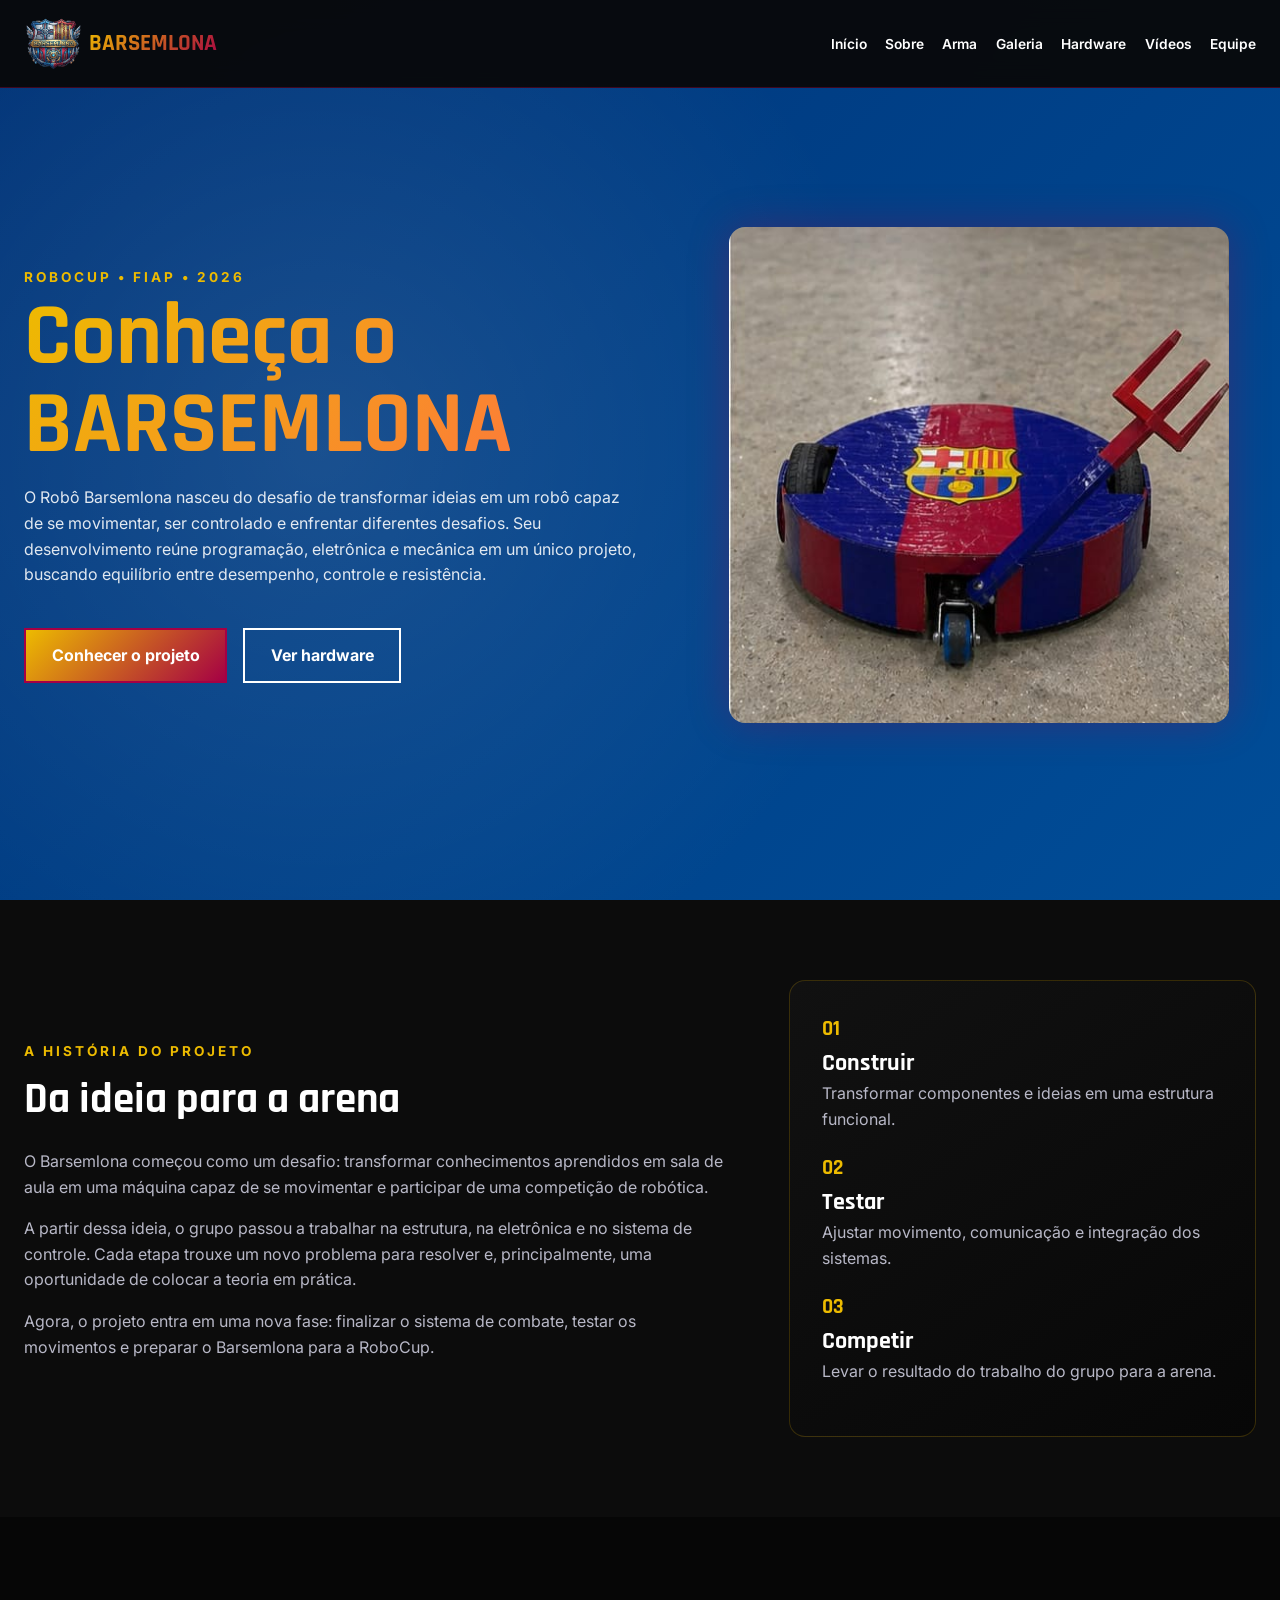
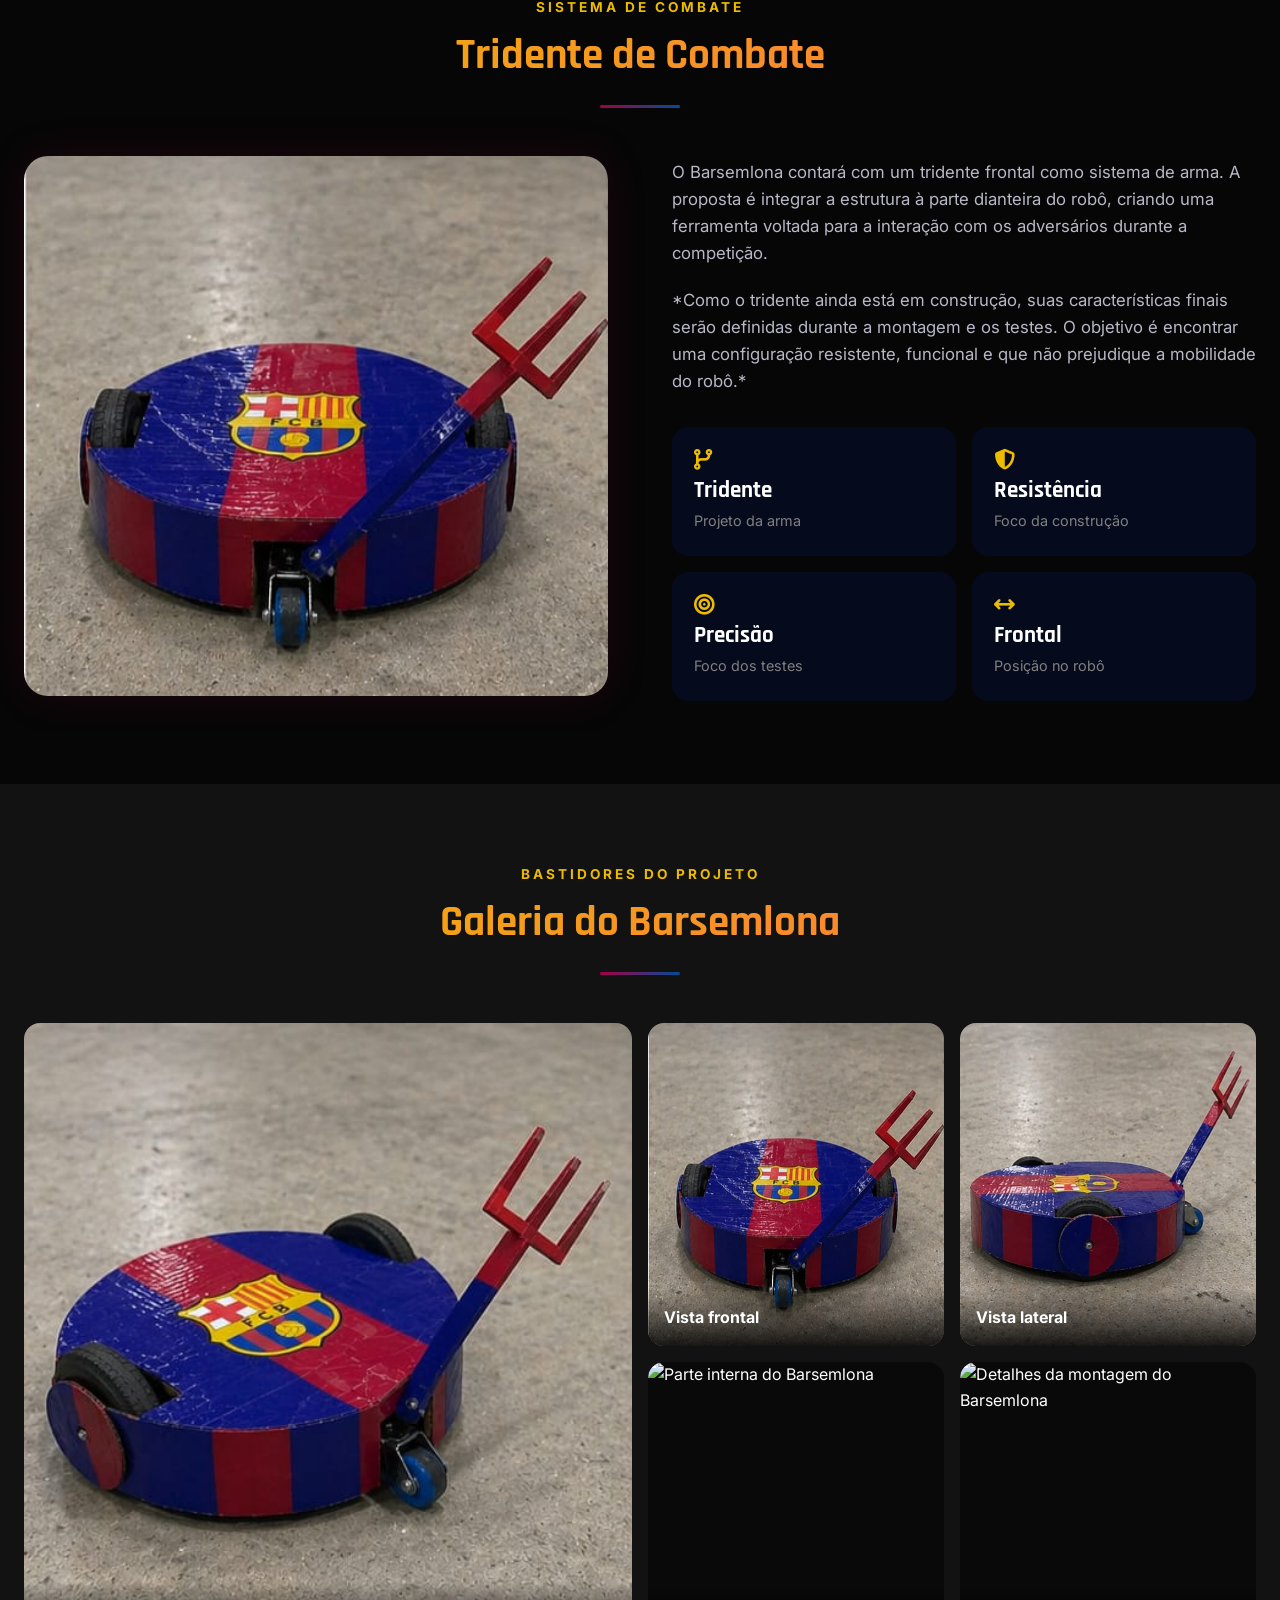
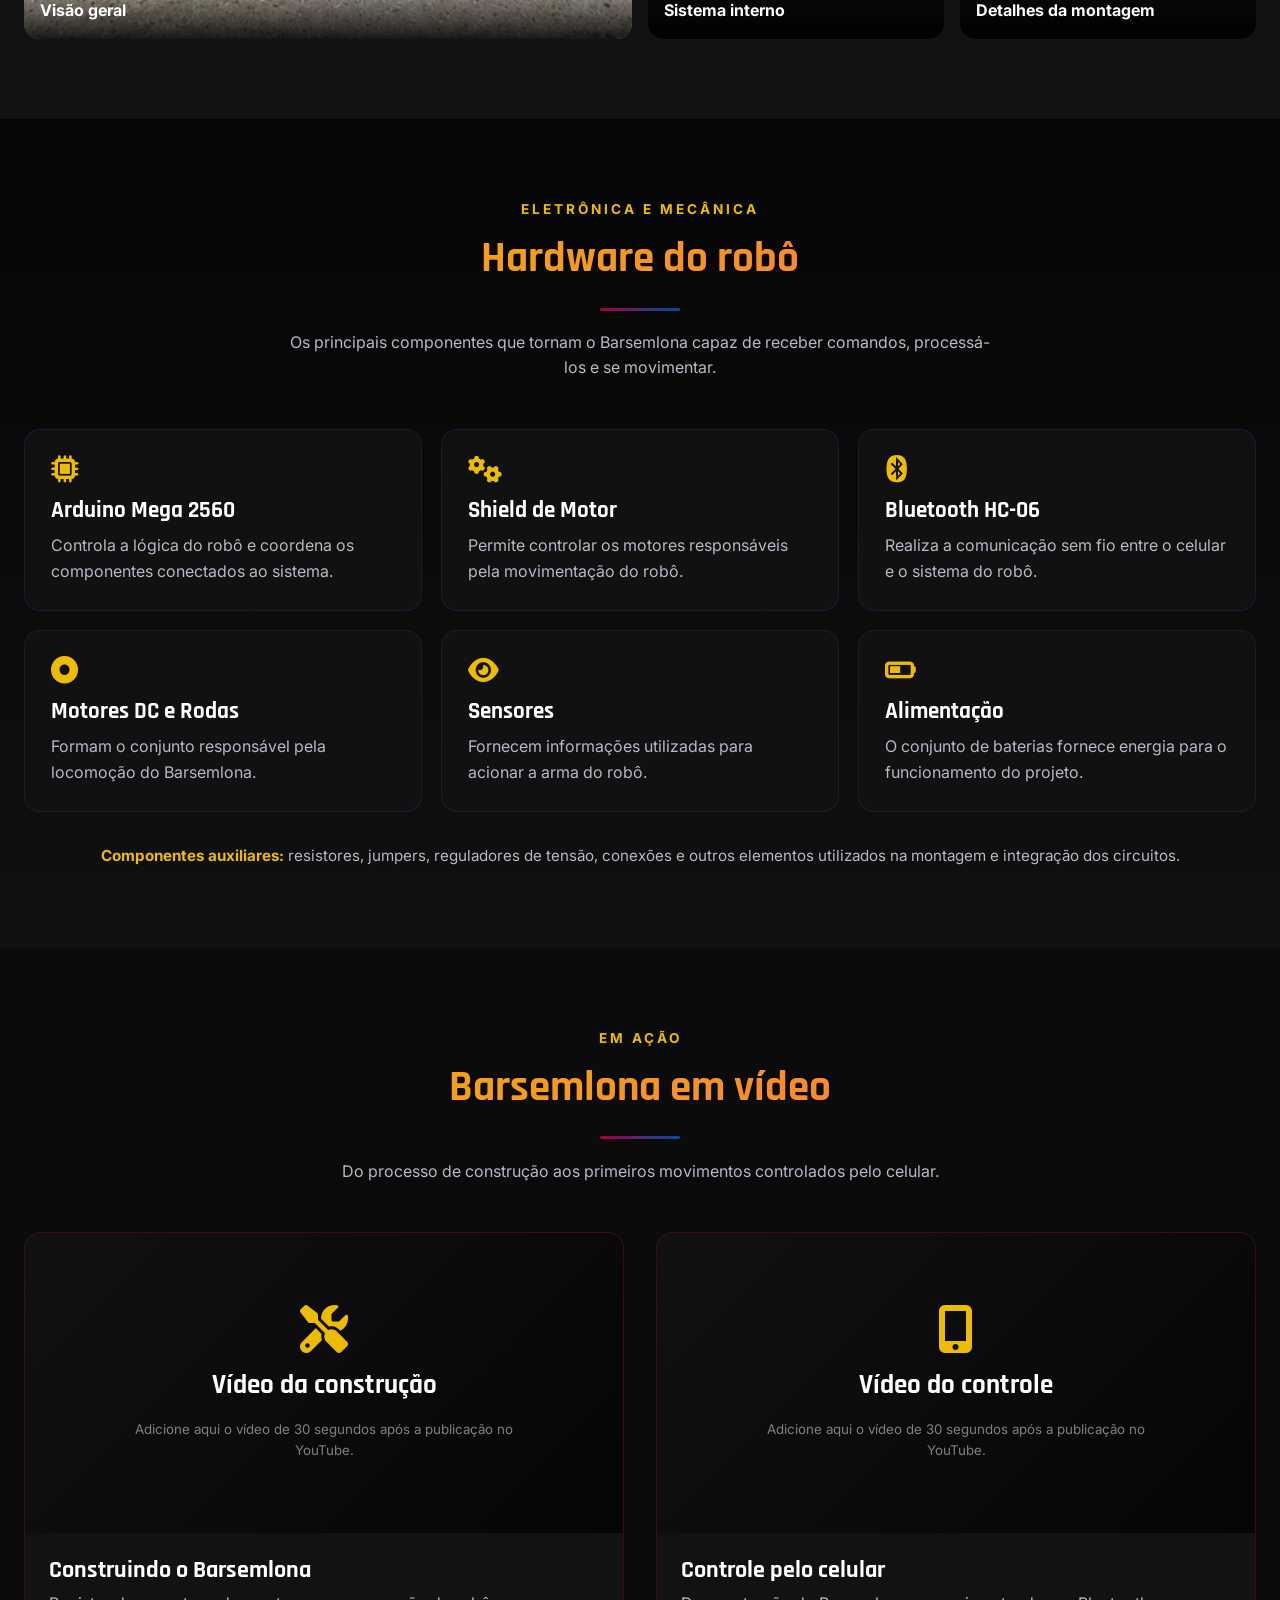
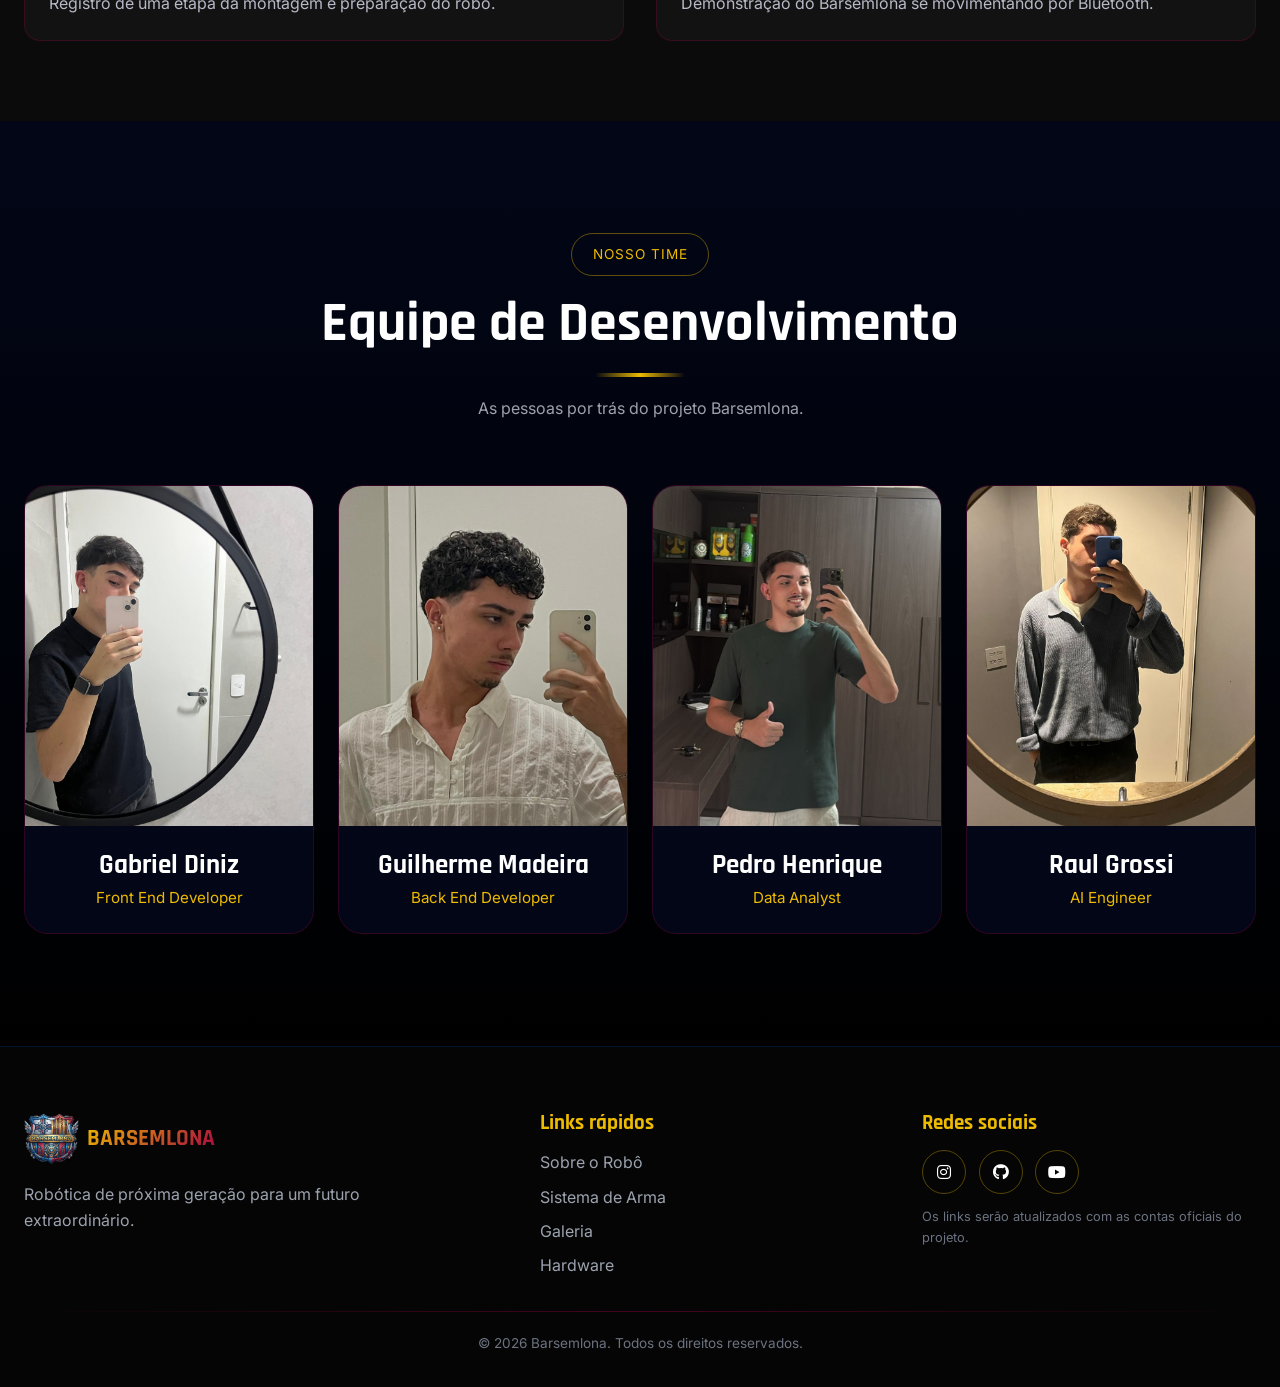
==== Barsemlona/index.html @ 0a7ec987 "Add files via upload" ====
<!DOCTYPE html>
<html lang="pt-BR">

<head>
  <meta charset="UTF-8">
  <meta name="viewport" content="width=device-width, initial-scale=1.0">
  <title>BARSEMLONA | RoboCup</title>

  <link rel="preconnect" href="https://fonts.googleapis.com">
  <link rel="preconnect" href="https://fonts.gstatic.com" crossorigin>
  <link
    href="https://fonts.googleapis.com/css2?family=Inter:opsz,wght@14..32,300;14..32,400;14..32,500;14..32,600;14..32,700;14..32,800&family=Rajdhani:wght@400;500;600;700&display=swap"
    rel="stylesheet">
  <link rel="stylesheet" href="https://cdnjs.cloudflare.com/ajax/libs/font-awesome/6.5.1/css/all.min.css">
  <link rel="stylesheet" href="css/styles.css">
</head>

<body>
  <header class="cabecalho">
    <div class="container cabecalho-container">
      <a class="logo" href="#inicio" aria-label="Ir para o início">
        <span class="logo-icone"><img src="images/logobarsemlona.png" alt="Logo da equipe Barsemlona">

          <span class="logo-texto">BARSEMLONA</span>
      </a>

      <button class="menu-mobile-btn" type="button" aria-label="Abrir menu" aria-expanded="false"
        aria-controls="menu-principal">
        <i class="fa-solid fa-bars" aria-hidden="true"></i>
      </button>

      <nav class="menu-nav" id="menu-principal" aria-label="Navegação principal">
        <ul class="menu-lista">
          <li><a href="#inicio">Início</a></li>
          <li><a href="#sobre">Sobre</a></li>
          <li><a href="#arma">Arma</a></li>
          <li><a href="#galeria">Galeria</a></li>
          <li><a href="#especificacoes">Hardware</a></li>
          <li><a href="#videos">Vídeos</a></li>
          <li><a href="#equipe">Equipe</a></li>
        </ul>
      </nav>
    </div>
  </header>

  <main>
    <section id="inicio" class="hero">
      <div class="container hero-container">
        <div class="hero-conteudo">
          <p class="hero-insignia">ROBOCUP • FIAP • 2026</p>
          <h1 class="hero-titulo">Conheça o BARSEMLONA</h1>
          <p class="hero-descricao">
            O Robô Barsemlona nasceu do desafio de transformar ideias em um robô capaz de se movimentar, ser controlado
            e enfrentar diferentes desafios. Seu desenvolvimento reúne programação, eletrônica e mecânica em um único
            projeto, buscando equilíbrio entre desempenho, controle e resistência.

          </p>
          <div class="hero-botoes">
            <a href="#sobre" class="btn btn-primario">Conhecer o projeto</a>
            <a href="#especificacoes" class="btn btn-secundario">Ver hardware</a>
          </div>
        </div>

        <div class="hero-imagem">
          <img src="images/Robo1.jpeg" alt="Barsemlona, robô de combate em desenvolvimento">
        </div>
      </div>
    </section>

    <section id="sobre" class="sobre">
      <div class="container sobre-grade">
        <div class="sobre-conteudo">
          <p class="secao-etiqueta">A HISTÓRIA DO PROJETO</p>
          <h2 class="secao-titulo">Da ideia para a arena</h2>
          <p>
            O Barsemlona começou como um desafio: transformar conhecimentos aprendidos em sala de aula
            em uma máquina capaz de se movimentar e participar de uma competição de robótica.
          </p>
          <p>
            A partir dessa ideia, o grupo passou a trabalhar na estrutura, na eletrônica e no sistema de
            controle. Cada etapa trouxe um novo problema para resolver e, principalmente, uma oportunidade
            de colocar a teoria em prática.
          </p>
          <p>
            Agora, o projeto entra em uma nova fase: finalizar o sistema de combate, testar os movimentos
            e preparar o Barsemlona para a RoboCup.
          </p>
        </div>
        <div class="sobre-destaque">
          <span class="destaque-numero">01</span>
          <h3>Construir</h3>
          <p>Transformar componentes e ideias em uma estrutura funcional.</p>
          <span class="destaque-numero">02</span>
          <h3>Testar</h3>
          <p>Ajustar movimento, comunicação e integração dos sistemas.</p>
          <span class="destaque-numero">03</span>
          <h3>Competir</h3>
          <p>Levar o resultado do trabalho do grupo para a arena.</p>
        </div>
      </div>
    </section>

    <section id="arma" class="arma">
      <div class="container">
        <div class="secao-cabecalho">
          <p class="secao-etiqueta">SISTEMA DE COMBATE</p>
          <h2 class="secao-titulo">Tridente de Combate</h2>
          <div class="secao-divisor"></div>
        </div>

        <div class="arma-grade">
          <div class="arma-imagem">
            <img src="images/Robo1.jpeg" alt="Parte frontal do Barsemlona onde será integrado o sistema de arma">
          </div>

          <div class="arma-conteudo">
            <p class="arma-texto">
              O Barsemlona contará com um tridente frontal como sistema de arma. A proposta é integrar a
              estrutura à parte dianteira do robô, criando uma ferramenta voltada para a interação com os
              adversários durante a competição.
            </p>
            <p class="arma-texto">
              *Como o tridente ainda está em construção, suas características finais serão definidas durante
              a montagem e os testes. O objetivo é encontrar uma configuração resistente, funcional e que
              não prejudique a mobilidade do robô.*
            </p>

            <div class="arma-caracteristicas">
              <article class="arma-card">
                <i class="fa-solid fa-code-branch" aria-hidden="true"></i>
                <h3>Tridente</h3>
                <span>Projeto da arma</span>
              </article>
              <article class="arma-card">
                <i class="fa-solid fa-shield-halved" aria-hidden="true"></i>
                <h3>Resistência</h3>
                <span>Foco da construção</span>
              </article>
              <article class="arma-card">
                <i class="fa-solid fa-bullseye" aria-hidden="true"></i>
                <h3>Precisão</h3>
                <span>Foco dos testes</span>
              </article>
              <article class="arma-card">
                <i class="fa-solid fa-arrows-left-right" aria-hidden="true"></i>
                <h3>Frontal</h3>
                <span>Posição no robô</span>
              </article>
            </div>
          </div>
        </div>
      </div>
    </section>

    <section id="galeria" class="galeria">
      <div class="container">
        <div class="secao-cabecalho">
          <p class="secao-etiqueta">BASTIDORES DO PROJETO</p>
          <h2 class="secao-titulo">Galeria do Barsemlona</h2>
          <div class="secao-divisor"></div>
        </div>

        <div class="galeria-grade">
          <figure class="galeria-item"><img src="images/Robo7.jpeg" alt="Barsemlona em desenvolvimento">
            <figcaption>Visão geral</figcaption>
          </figure>
          <figure class="galeria-item"><img src="images/Robo1.jpeg" alt="Vista frontal do Barsemlona">
            <figcaption>Vista frontal</figcaption>
          </figure>
          <figure class="galeria-item"><img src="images/Robo4.jpeg" alt="Vista lateral do Barsemlona">
            <figcaption>Vista lateral</figcaption>
          </figure>
          <figure class="galeria-item"><img src="" alt="Parte interna do Barsemlona">
            <figcaption>Sistema interno</figcaption>
          </figure>
          <figure class="galeria-item"><img src="" alt="Detalhes da montagem do Barsemlona">
            <figcaption>Detalhes da montagem</figcaption>
          </figure>
        </div>
      </div>
    </section>

    <section id="especificacoes" class="hardware">
      <div class="container">
        <div class="secao-cabecalho">
          <p class="secao-etiqueta">ELETRÔNICA E MECÂNICA</p>
          <h2 class="secao-titulo">Hardware do robô</h2>
          <div class="secao-divisor"></div>
          <p class="secao-introducao">Os principais componentes que tornam o Barsemlona capaz de receber comandos,
            processá-los e se movimentar.</p>
        </div>

        <div class="hardware-grade">
          <article class="hardware-card"><i class="fa-solid fa-microchip" aria-hidden="true"></i>
            <h3>Arduino Mega 2560</h3>
            <p>Controla a lógica do robô e coordena os componentes conectados ao sistema.</p>
          </article>
          <article class="hardware-card"><i class="fa-solid fa-gears" aria-hidden="true"></i>
            <h3>Shield de Motor</h3>
            <p>Permite controlar os motores responsáveis pela movimentação do robô.</p>
          </article>
          <article class="hardware-card"><i class="fa-brands fa-bluetooth" aria-hidden="true"></i>
            <h3>Bluetooth HC-06</h3>
            <p>Realiza a comunicação sem fio entre o celular e o sistema do robô.</p>
          </article>
          <article class="hardware-card"><i class="fa-solid fa-circle-dot" aria-hidden="true"></i>
            <h3>Motores DC e Rodas</h3>
            <p>Formam o conjunto responsável pela locomoção do Barsemlona.</p>
          </article>
          <article class="hardware-card"><i class="fa-solid fa-eye" aria-hidden="true"></i>
            <h3>Sensores</h3>
            <p>Fornecem informações utilizadas para acionar a arma do robô.</p>
          </article>
          <article class="hardware-card"><i class="fa-solid fa-battery-half" aria-hidden="true"></i>
            <h3>Alimentação</h3>
            <p>O conjunto de baterias fornece energia para o funcionamento do projeto.</p>
          </article>
        </div>

        <p class="hardware-auxiliar"><strong>Componentes auxiliares:</strong> resistores, jumpers, reguladores de
          tensão, conexões e outros elementos utilizados na montagem e integração dos circuitos.</p>
      </div>
    </section>

    <section id="videos" class="videos">
      <div class="container">
        <div class="secao-cabecalho">
          <p class="secao-etiqueta">EM AÇÃO</p>
          <h2 class="secao-titulo">Barsemlona em vídeo</h2>
          <div class="secao-divisor"></div>
          <p class="secao-introducao">Do processo de construção aos primeiros movimentos controlados pelo celular.</p>
        </div>

        <div class="videos-grade">
          <article class="video-card">
            <div class="video-placeholder"><i class="fa-solid fa-screwdriver-wrench" aria-hidden="true"></i><span>Vídeo
                da construção</span><small>Adicione aqui o vídeo de 30 segundos após a publicação no YouTube.</small>
            </div>
            <h3>Construindo o Barsemlona</h3>
            <p>Registro de uma etapa da montagem e preparação do robô.</p>
          </article>
          <article class="video-card">
            <div class="video-placeholder"><i class="fa-solid fa-mobile-screen-button"
                aria-hidden="true"></i><span>Vídeo do controle</span><small>Adicione aqui o vídeo de 30 segundos após a
                publicação no YouTube.</small></div>
            <h3>Controle pelo celular</h3>
            <p>Demonstração do Barsemlona se movimentando por Bluetooth.</p>
          </article>
        </div>
      </div>
    </section>

    <section id="equipe" class="equipe">
      <div class="container">
        <div class="equipe-topo">
          <span class="equipe-badge">NOSSO TIME</span>
          <h2 class="equipe-titulo">Equipe de Desenvolvimento</h2>
          <div class="equipe-linha"></div>
          <p class="equipe-subtitulo">As pessoas por trás do projeto Barsemlona.</p>
        </div>

        <div class="equipe-grade">
          <article class="cartao-equipe">
            <div class="equipe-foto"><img src="images/GabrielDiniz.jpeg" alt="Gabriel Diniz"></div>
            <div class="equipe-info">
              <h3>Gabriel Diniz</h3>
              <p>Front End Developer</p>
            </div>
          </article>
          <article class="cartao-equipe">
            <div class="equipe-foto"><img src="images/GuilhermeMadeira.jpeg" alt="Guilherme Madeira"></div>
            <div class="equipe-info">
              <h3>Guilherme Madeira</h3>
              <p>Back End Developer</p>
            </div>
          </article>
          <article class="cartao-equipe">
            <div class="equipe-foto"><img src="images/PedroHenrique.jpeg" alt="Pedro Henrique"></div>
            <div class="equipe-info">
              <h3>Pedro Henrique</h3>
              <p>Data Analyst</p>
            </div>
          </article>
          <article class="cartao-equipe">
            <div class="equipe-foto"><img src="images/RaulGrossi.jpeg" alt="Raul Grossi"></div>
            <div class="equipe-info">
              <h3>Raul Grossi</h3>
              <p>AI Engineer</p>
            </div>
          </article>
        </div>
      </div>
    </section>
  </main>

  <footer id="contato" class="rodape">
    <div class="container">
      <div class="rodape-grid">
        <div class="rodape-coluna">
          <a class="rodape-logo" href="#inicio" aria-label="Voltar ao início"><img src="images/logobarsemlona.png"
              alt="Logo da equipe Barsemlona"><span class="logo-texto">BARSEMLONA</span></a>
          <p class="rodape-descricao">Robótica de próxima geração para um futuro extraordinário.</p>
        </div>

        <div class="rodape-coluna">
          <h3 class="rodape-titulo">Links rápidos</h3>
          <ul class="rodape-links">
            <li><a href="#sobre">Sobre o Robô</a></li>
            <li><a href="#arma">Sistema de Arma</a></li>
            <li><a href="#galeria">Galeria</a></li>
            <li><a href="#especificacoes">Hardware</a></li>
          </ul>
        </div>

        <div class="rodape-coluna">
          <h3 class="rodape-titulo">Redes sociais</h3>
          <div class="redes-sociais">
            <a href="#" aria-label="Instagram"><i class="fa-brands fa-instagram" aria-hidden="true"></i></a>
            <a href="#" aria-label="GitHub"><i class="fa-brands fa-github" aria-hidden="true"></i></a>
            <a href="#" aria-label="YouTube"><i class="fa-brands fa-youtube" aria-hidden="true"></i></a>
          </div>
          <p class="redes-aviso">Os links serão atualizados com as contas oficiais do projeto.</p>
        </div>
      </div>

      <div class="rodape-linha"></div>
      <p class="rodape-copyright">© 2026 Barsemlona. Todos os direitos reservados.</p>
    </div>
  </footer>

  <script>
    const menuButton = document.querySelector('.menu-mobile-btn');
    const menu = document.querySelector('.menu-nav');

    menuButton.addEventListener('click', () => {
      const aberto = menu.classList.toggle('menu-aberto');
      menuButton.setAttribute('aria-expanded', aberto);
    });

    document.querySelectorAll('.menu-lista a').forEach((link) => {
      link.addEventListener('click', () => {
        menu.classList.remove('menu-aberto');
        menuButton.setAttribute('aria-expanded', 'false');
      });
    });
  </script>
</body>

</html>
---- Barsemlona/css/styles.css ----
:root {
  --azul-primario: #004d98;
  --azul-escuro: #003377;
  --vermelho: #a50044;
  --dourado: #edbb00;
  --fundo: #080808;
  --cartao: #121212;
  --superficie: #1a1a1a;
  --branco: #fff;
  --texto: #b8b8c7;
  --apagado: #808080;
  --esp-1: 0.5rem;
  --esp-2: 1rem;
  --esp-3: 1.5rem;
  --esp-4: 2rem;
  --esp-5: 3rem;
  --esp-6: 5rem;
  --raio: 16px;
  --transicao: 0.3s ease;
}

* {
  margin: 0;
  padding: 0;
  box-sizing: border-box;
}

html {
  scroll-behavior: smooth;
  scroll-padding-top: 90px;
}

body {
  font-family: "Inter", sans-serif;
  background: var(--fundo);
  color: var(--branco);
  line-height: 1.6;
  overflow-x: hidden;
}

img {
  max-width: 100%;
}

a {
  color: inherit;
}

.container {
  width: 100%;
  max-width: 1280px;
  margin: auto;
  padding: 0 var(--esp-3);
}

h1,
h2,
h3,
.logo-texto {
  font-family: "Rajdhani", sans-serif;
}

h2 {
  font-size: 2.7rem;
  line-height: 1.15;
}

h3 {
  line-height: 1.2;
}

.cabecalho {
  position: fixed;
  inset: 0 0 auto;
  z-index: 1000;
  padding: var(--esp-2) 0;
  background: rgba(8, 8, 8, 0.94);
  backdrop-filter: blur(12px);
  border-bottom: 1px solid rgba(165, 0, 68, 0.35);
}

.cabecalho-container {
  display: flex;
  align-items: center;
  justify-content: space-between;
  gap: var(--esp-3);
}

.logo,
.rodape-logo {
  display: flex;
  align-items: center;
  gap: 0.65rem;
  text-decoration: none;
}

.logo-icone {
  width: 55px;
  height: 55px;
  display: flex;
  align-items: center;
  justify-content: center;
  transform: translateX(70px);
}

.logo-icone img {
  width: 55px;
  height: 55px;
  object-fit: contain;
  margin-right: 8px;
}

.logo-texto {
  font-size: 1.45rem;
  font-weight: 700;
  background: linear-gradient(135deg, var(--dourado), var(--vermelho));
  -webkit-background-clip: text;
  background-clip: text;
  color: transparent;
}

.menu-lista {
  display: flex;
  align-items: center;
  gap: 1.15rem;
  list-style: none;
}

.menu-lista a {
  text-decoration: none;
  font-size: 0.86rem;
  font-weight: 600;
  transition: color var(--transicao);
}

.menu-lista a:hover {
  color: var(--dourado);
}

.menu-mobile-btn {
  display: none;
  border: 0;
  background: none;
  color: var(--branco);
  font-size: 1.5rem;
  cursor: pointer;
}

.hero {
  min-height: 100vh;
  display: flex;
  align-items: center;
  padding: 110px 0 60px;
  background: linear-gradient(135deg, var(--azul-escuro), var(--azul-primario));
  position: relative;
  overflow: hidden;
}

.hero::before {
  content: "";
  position: absolute;
  inset: 0;
  background: radial-gradient(
    circle at 25% 50%,
    rgba(255, 255, 255, 0.1),
    transparent 55%
  );
}

.hero-container {
  position: relative;
  z-index: 1;
  display: grid;
  grid-template-columns: 1.05fr 0.95fr;
  align-items: center;
  gap: 4rem;
}

.hero-titulo {
  font-size: clamp(3.2rem, 7vw, 5.5rem);
  line-height: 1;
  margin: 0.3rem 0 1rem;
  background: linear-gradient(135deg, var(--dourado), #ff7043);
  -webkit-background-clip: text;
  background-clip: text;
  color: transparent;
}

.hero-insignia,
.secao-etiqueta {
  color: var(--dourado);
  font-size: 0.85rem;
  font-weight: 700;
  letter-spacing: 3px;
}

.hero-descricao {
  max-width: 680px;
  color: rgba(255, 255, 255, 0.88);
  margin-bottom: 1rem;
}

.hero-botoes {
  display: flex;
  flex-wrap: wrap;
  gap: 1rem;
  margin-top: 2.5rem;
}

.btn {
  display: inline-block;
  padding: 0.8rem 1.6rem;
  border: 2px solid transparent;
  text-decoration: none;
  font-weight: 700;
  transition: var(--transicao);
}

.btn:hover {
  transform: translateY(-3px);
}

.btn-primario {
  background: linear-gradient(135deg, var(--dourado), var(--vermelho));
  border-color: var(--vermelho);
}

.btn-secundario {
  border-color: var(--branco);
}

.btn-secundario:hover {
  background: rgba(255, 255, 255, 0.1);
}

.hero-imagem {
  display: flex;
  justify-content: center;
}

.hero-imagem img {
  width: min(100%, 500px);
  border-radius: var(--raio);
  box-shadow: 0 0 40px rgba(165, 0, 68, 0.3);
}

.sobre,
.hardware,
.videos {
  padding: var(--esp-6) 0;
}

.sobre {
  background: #0c0c0c;
}

.sobre-grade {
  display: grid;
  grid-template-columns: 1.2fr 0.8fr;
  gap: 4rem;
  align-items: center;
}

.secao-etiqueta {
  margin-bottom: 0.8rem;
}

.secao-titulo {
  margin-bottom: 1.5rem;
}

.sobre-conteudo p:not(.secao-etiqueta) {
  color: var(--texto);
  margin-bottom: 1rem;
}

.sobre-destaque {
  padding: 2rem;
  background: linear-gradient(145deg, #111, #070707);
  border: 1px solid rgba(237, 187, 0, 0.2);
  border-radius: var(--raio);
}

.sobre-destaque h3 {
  color: var(--branco);
  font-size: 1.5rem;
  margin: 0.2rem 0;
}

.sobre-destaque p {
  color: var(--texto);
  margin-bottom: 1.2rem;
}

.destaque-numero {
  color: var(--dourado);
  font-family: "Rajdhani", sans-serif;
  font-weight: 700;
  font-size: 1.3rem;
}

.arma {
  padding: var(--esp-6) 0;
  background: rgba(0, 0, 0, 0.3);
}

.secao-cabecalho {
  text-align: center;
  margin-bottom: 3rem;
}

.secao-cabecalho .secao-titulo {
  background: linear-gradient(135deg, var(--dourado), #ff7043);
  -webkit-background-clip: text;
  background-clip: text;
  color: transparent;
}

.secao-divisor {
  width: 80px;
  height: 3px;
  margin: auto;
  border-radius: 999px;
  background: linear-gradient(90deg, var(--vermelho), var(--azul-primario));
}

.secao-introducao {
  max-width: 700px;
  margin: 1.2rem auto 0;
  color: var(--texto);
}

.arma-grade {
  display: grid;
  grid-template-columns: 1fr 1fr;
  gap: 4rem;
  align-items: center;
}

.arma-imagem img {
  width: 100%;
  max-height: 540px;
  object-fit: cover;
  border-radius: 24px;
  box-shadow: 0 0 40px rgba(165, 0, 68, 0.15);
}

.arma-texto {
  color: var(--texto);
  font-size: 1.05rem;
  margin-bottom: 1.3rem;
}

.arma-caracteristicas {
  display: grid;
  grid-template-columns: repeat(2, 1fr);
  gap: 1rem;
  margin-top: 2rem;
}

.arma-card {
  padding: 1.3rem;
  background: rgba(5, 10, 30, 0.9);
  border: 1px solid transparent;
  border-radius: var(--raio);
  transition: var(--transicao);
}

.arma-card:hover {
  transform: translateY(-4px);
  border-color: var(--dourado);
}

.arma-card i {
  color: var(--dourado);
  font-size: 1.3rem;
  margin-bottom: 0.5rem;
}

.arma-card h3 {
  font-size: 1.45rem;
  margin-bottom: 0.2rem;
}

.arma-card span {
  color: var(--apagado);
  font-size: 0.9rem;
}

.galeria {
  padding: var(--esp-6) 0;
  background: var(--cartao);
}

.galeria-grade {
  display: grid;
  grid-template-columns: repeat(4, 1fr);
  gap: 1rem;
}

.galeria-item {
  position: relative;
  min-height: 250px;
  overflow: hidden;
  border-radius: var(--raio);
  background: #090909;
}

.galeria-item:first-child {
  grid-column: span 2;
  grid-row: span 2;
}

.galeria-item img {
  width: 100%;
  height: 100%;
  min-height: 250px;
  display: block;
  object-fit: fill;
  transition: transform var(--transicao);
}

.galeria-item:hover img {
  transform: scale(1.05);
}

.galeria-item figcaption {
  position: absolute;
  inset: auto 0 0;
  padding: 1rem;
  background: linear-gradient(transparent, rgba(0, 0, 0, 0.85));
  font-weight: 700;
}

.hardware {
  background: linear-gradient(180deg, #050505, #101010);
}

.hardware-grade {
  display: grid;
  grid-template-columns: repeat(3, 1fr);
  gap: 1.2rem;
}

.hardware-card {
  padding: 1.6rem;
  background: rgba(18, 18, 18, 0.9);
  border: 1px solid rgba(0, 77, 152, 0.3);
  border-radius: var(--raio);
  transition: var(--transicao);
}

.hardware-card:hover {
  transform: translateY(-5px);
  border-color: rgba(237, 187, 0, 0.45);
}

.hardware-card i {
  color: var(--dourado);
  font-size: 1.7rem;
  margin-bottom: 0.9rem;
}

.hardware-card h3 {
  font-size: 1.45rem;
  margin-bottom: 0.5rem;
}

.hardware-card p,
.hardware-auxiliar {
  color: var(--texto);
}

.hardware-auxiliar {
  margin-top: 2rem;
  text-align: center;
  font-size: 0.95rem;
}

.hardware-auxiliar strong {
  color: var(--dourado);
}

.videos {
  background: #0b0b0b;
}

.videos-grade {
  display: grid;
  grid-template-columns: repeat(2, 1fr);
  gap: 2rem;
}

.video-card {
  background: #121212;
  border: 1px solid rgba(165, 0, 68, 0.25);
  border-radius: var(--raio);
  overflow: hidden;
}

.video-placeholder {
  min-height: 300px;
  display: flex;
  flex-direction: column;
  align-items: center;
  justify-content: center;
  gap: 0.7rem;
  padding: 2rem;
  text-align: center;
  background: linear-gradient(135deg, #111, #050505);
}

.video-placeholder i {
  color: var(--dourado);
  font-size: 3rem;
}

.video-placeholder span {
  font-family: "Rajdhani", sans-serif;
  font-size: 1.7rem;
  font-weight: 700;
}

.video-placeholder small {
  max-width: 400px;
  color: var(--apagado);
}

.video-card h3,
.video-card p {
  padding: 0 1.5rem;
}

.video-card h3 {
  margin: 1.4rem 0 0.4rem;
  font-size: 1.5rem;
}

.video-card p {
  color: var(--texto);
  padding-bottom: 1.5rem;
}

.video-embed {
  width: 100%;
  aspect-ratio: 16/9;
  border: 0;
  display: block;
}

.equipe {
  padding: 7rem 0;
  background: linear-gradient(180deg, #020617, #000);
}

.equipe-topo {
  text-align: center;
  margin-bottom: 4rem;
}

.equipe-badge {
  display: inline-block;
  padding: 0.6rem 1.3rem;
  border: 1px solid rgba(237, 187, 0, 0.4);
  border-radius: 999px;
  color: var(--dourado);
  font-size: 0.85rem;
  letter-spacing: 1px;
  margin-bottom: 1rem;
}

.equipe-titulo {
  font-size: 3.5rem;
  margin-bottom: 1rem;
}

.equipe-linha {
  width: 90px;
  height: 4px;
  margin: auto;
  border-radius: 999px;
  background: linear-gradient(90deg, transparent, var(--dourado), transparent);
}

.equipe-subtitulo {
  color: #a1a1aa;
  margin-top: 1.2rem;
}

.equipe-grade {
  display: grid;
  grid-template-columns: repeat(4, 1fr);
  gap: 1.5rem;
}

.cartao-equipe {
  background: linear-gradient(
    180deg,
    rgba(10, 10, 25, 0.95),
    rgba(2, 6, 23, 0.98)
  );
  border: 1px solid rgba(165, 0, 68, 0.25);
  border-radius: 24px;
  overflow: hidden;
  transition: var(--transicao);
}

.cartao-equipe:hover {
  transform: translateY(-8px);
  border-color: rgba(237, 187, 0, 0.45);
}

.equipe-foto {
  height: 340px;
  overflow: hidden;
}

.equipe-foto img {
  width: 100%;
  height: 100%;
  object-fit: cover;
  transition: 0.5s ease;
}

.cartao-equipe:hover img {
  transform: scale(1.05);
}

.equipe-info {
  padding: 1.4rem 1rem;
  text-align: center;
}

.equipe-info h3 {
  font-size: 1.7rem;
  margin-bottom: 0.3rem;
}

.equipe-info p {
  color: var(--dourado);
  font-size: 0.95rem;
}

.rodape {
  padding: 4rem 0 2rem;
  background: #050505;
  border-top: 1px solid rgba(0, 77, 152, 0.25);
}

.rodape-grid {
  display: grid;
  grid-template-columns: 1.4fr 1fr 1fr;
  gap: 3rem;
}

.rodape-logo {
  width: 55px;
  height: 55px;
  display: flex;
  align-items: center;
  justify-content: center;
  gap: 8px;
  margin-left: 68px;
}

.rodape-logo img {
  width: 55px;
  height: 55px;
  object-fit: contain;
  margin-right: 0;
}

.rodape-logo {
  font-size: 1.45rem;
}

.rodape-descricao {
  max-width: 340px;
  color: #9ca3af;
  margin-top: 1rem;
}

.rodape-titulo {
  color: var(--dourado);
  font-size: 1.3rem;
  margin-bottom: 0.9rem;
}

.rodape-links {
  list-style: none;
  display: grid;
  gap: 0.55rem;
}

.rodape-links a {
  color: #9ca3af;
  text-decoration: none;
  transition: var(--transicao);
}

.rodape-links a:hover {
  color: var(--dourado);
}

.redes-sociais {
  display: flex;
  gap: 0.8rem;
}

.redes-sociais a {
  width: 44px;
  height: 44px;
  display: grid;
  place-items: center;
  border: 1px solid rgba(237, 187, 0, 0.35);
  border-radius: 50%;
  color: var(--branco);
  text-decoration: none;
  transition: var(--transicao);
}

.redes-sociais a:hover {
  color: var(--dourado);
  transform: translateY(-3px);
  border-color: var(--dourado);
}

.redes-aviso {
  color: #6b7280;
  font-size: 0.8rem;
  margin-top: 0.8rem;
}

.rodape-linha {
  height: 1px;
  margin: 2rem 0 1.3rem;
  background: linear-gradient(
    90deg,
    transparent,
    rgba(165, 0, 68, 0.4),
    transparent
  );
}

.rodape-copyright {
  text-align: center;
  color: #6b7280;
  font-size: 0.85rem;
}

@media (max-width: 1050px) {
  .menu-lista {
    gap: 0.7rem;
  }

  .menu-lista a {
    font-size: 0.78rem;
  }

  .hero-container,
  .sobre-grade,
  .arma-grade {
    gap: 2.5rem;
  }

  .galeria-grade {
    grid-template-columns: repeat(3, 1fr);
  }

  .galeria-item:first-child {
    grid-column: span 2;
  }

  .equipe-grade {
    grid-template-columns: repeat(2, 1fr);
  }
}

@media (max-width: 768px) {
  html {
    scroll-padding-top: 75px;
  }

  .cabecalho {
    padding: 0.8rem 0;
  }

  .menu-mobile-btn {
    display: block;
  }

  .menu-nav {
    display: none;
    width: 100%;
    order: 3;
  }

  .menu-nav.menu-aberto {
    display: block;
  }

  .menu-lista {
    flex-direction: column;
    align-items: stretch;
    gap: 0;
    padding-top: 0.8rem;
  }

  .menu-lista li {
    border-top: 1px solid rgba(255, 255, 255, 0.06);
  }

  .menu-lista a {
    display: block;
    padding: 0.8rem 0.2rem;
    font-size: 0.9rem;
  }

  .cabecalho-container {
    flex-wrap: wrap;
  }

  .hero {
    padding-top: 120px;
  }

  .hero-container,
  .sobre-grade,
  .arma-grade,
  .videos-grade {
    grid-template-columns: 1fr;
  }

  .hero-imagem {
    order: -1;
  }

  .hero-titulo {
    font-size: clamp(3rem, 15vw, 4.5rem);
  }

  h2 {
    font-size: 2.3rem;
  }

  .sobre-destaque {
    margin-top: 1rem;
  }

  .arma-caracteristicas {
    grid-template-columns: 1fr 1fr;
  }

  .galeria-grade {
    grid-template-columns: repeat(2, 1fr);
  }

  .galeria-item:first-child {
    grid-column: span 2;
    grid-row: auto;
  }

  .hardware-grade {
    grid-template-columns: repeat(2, 1fr);
  }

  .equipe-titulo {
    font-size: 2.7rem;
  }

  .rodape-grid {
    grid-template-columns: 1fr 1fr;
  }

  .rodape-coluna:first-child {
    grid-column: span 2;
  }
}

@media (max-width: 500px) {
  .container {
    padding: 0 1rem;
  }

  .hero-botoes {
    flex-direction: column;
  }

  .btn {
    text-align: center;
  }

  .arma-caracteristicas,
  .hardware-grade,
  .galeria-grade,
  .equipe-grade,
  .rodape-grid {
    grid-template-columns: 1fr;
  }

  .galeria-item:first-child,
  .rodape-coluna:first-child {
    grid-column: auto;
  }

  .equipe-foto {
    height: 320px;
  }

  .rodape {
    text-align: center;
  }

  .rodape-logo {
    margin: auto;
  }

  .rodape-descricao {
    margin: 1rem auto 0;
  }

  .redes-sociais {
    justify-content: center;
  }
}
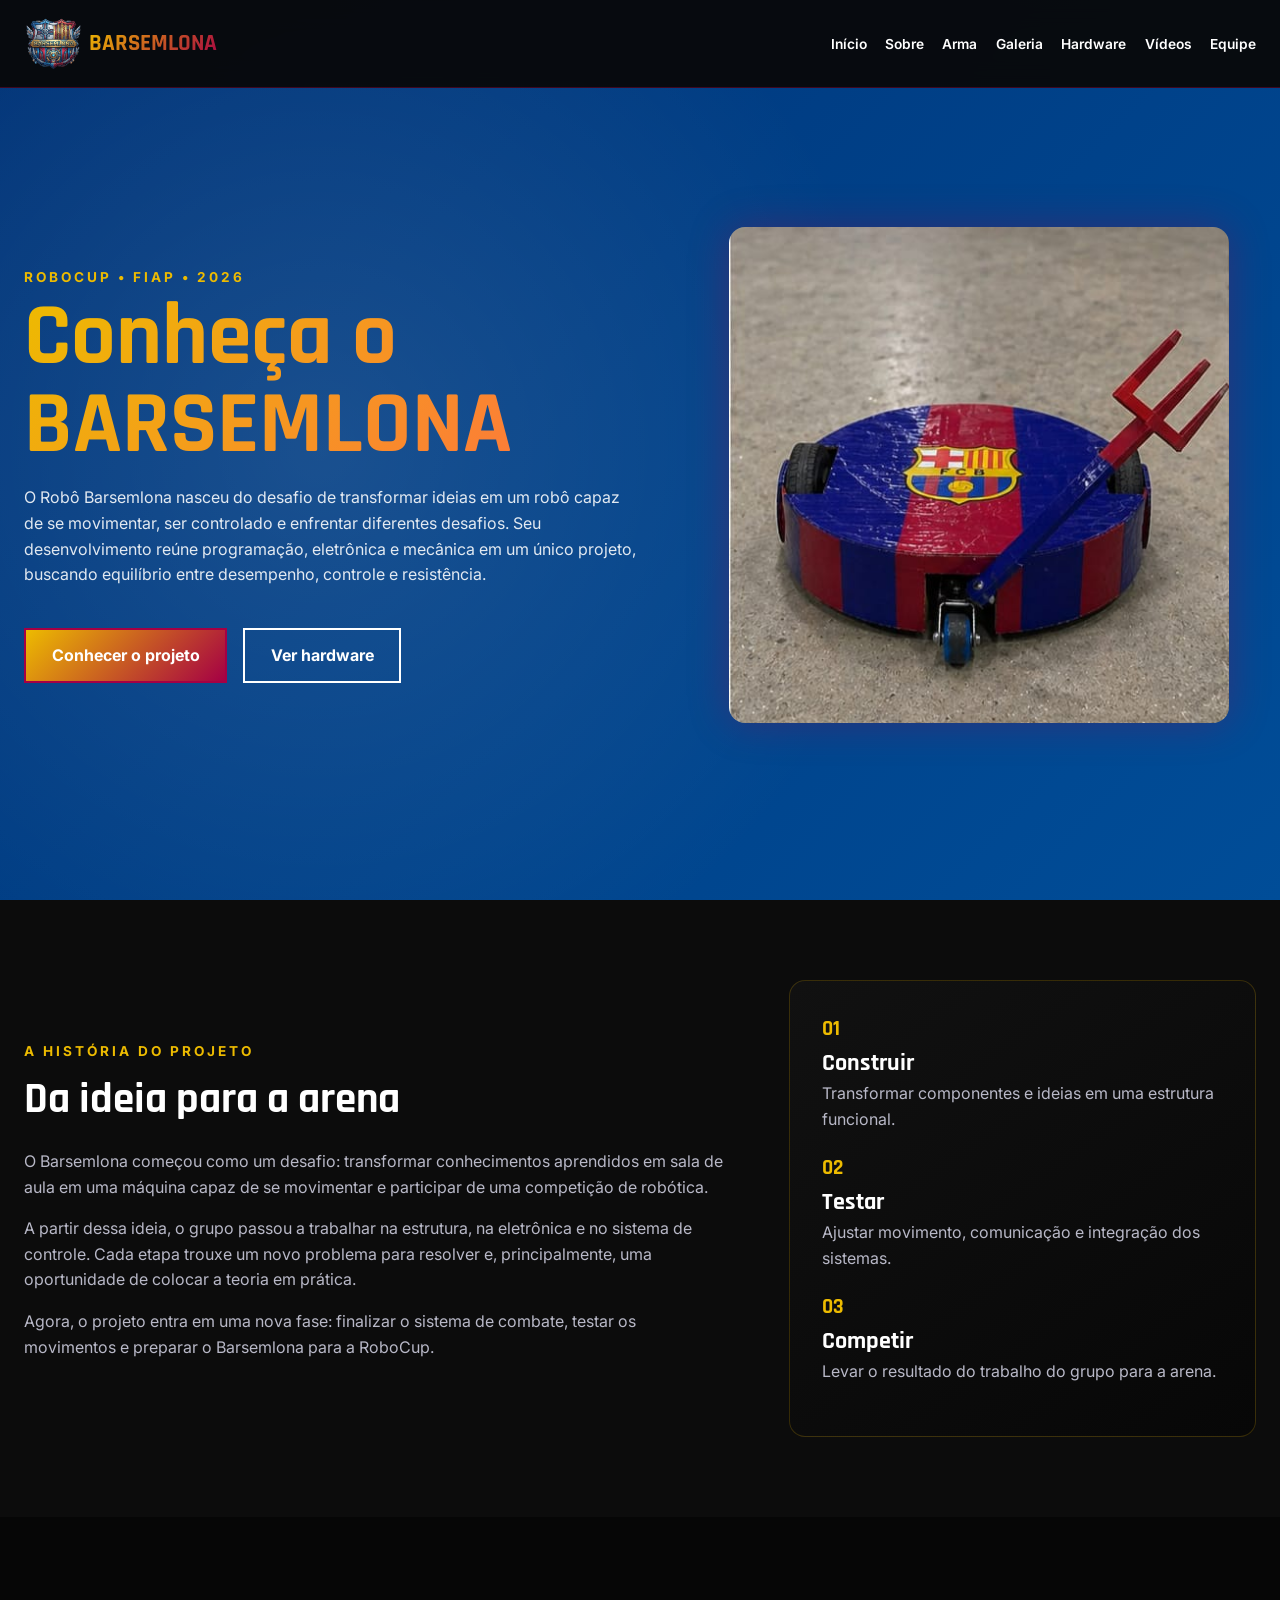
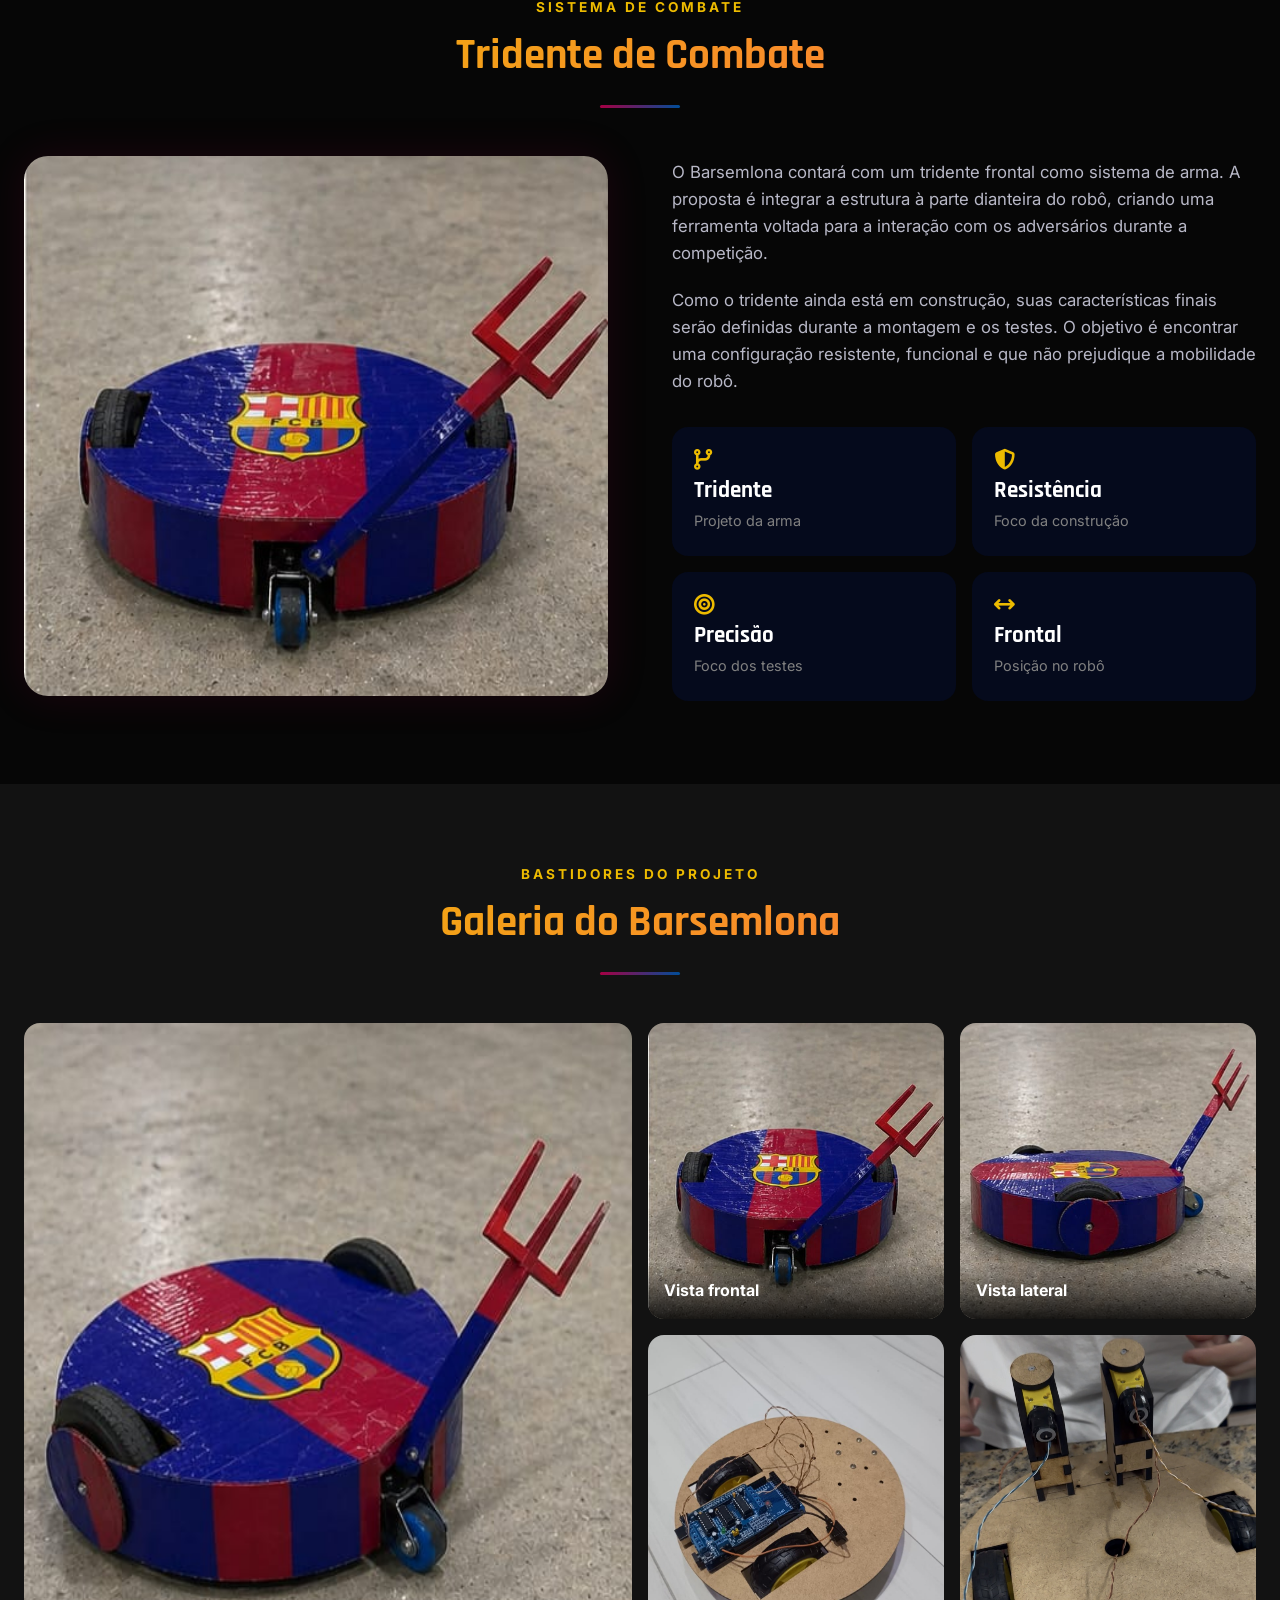
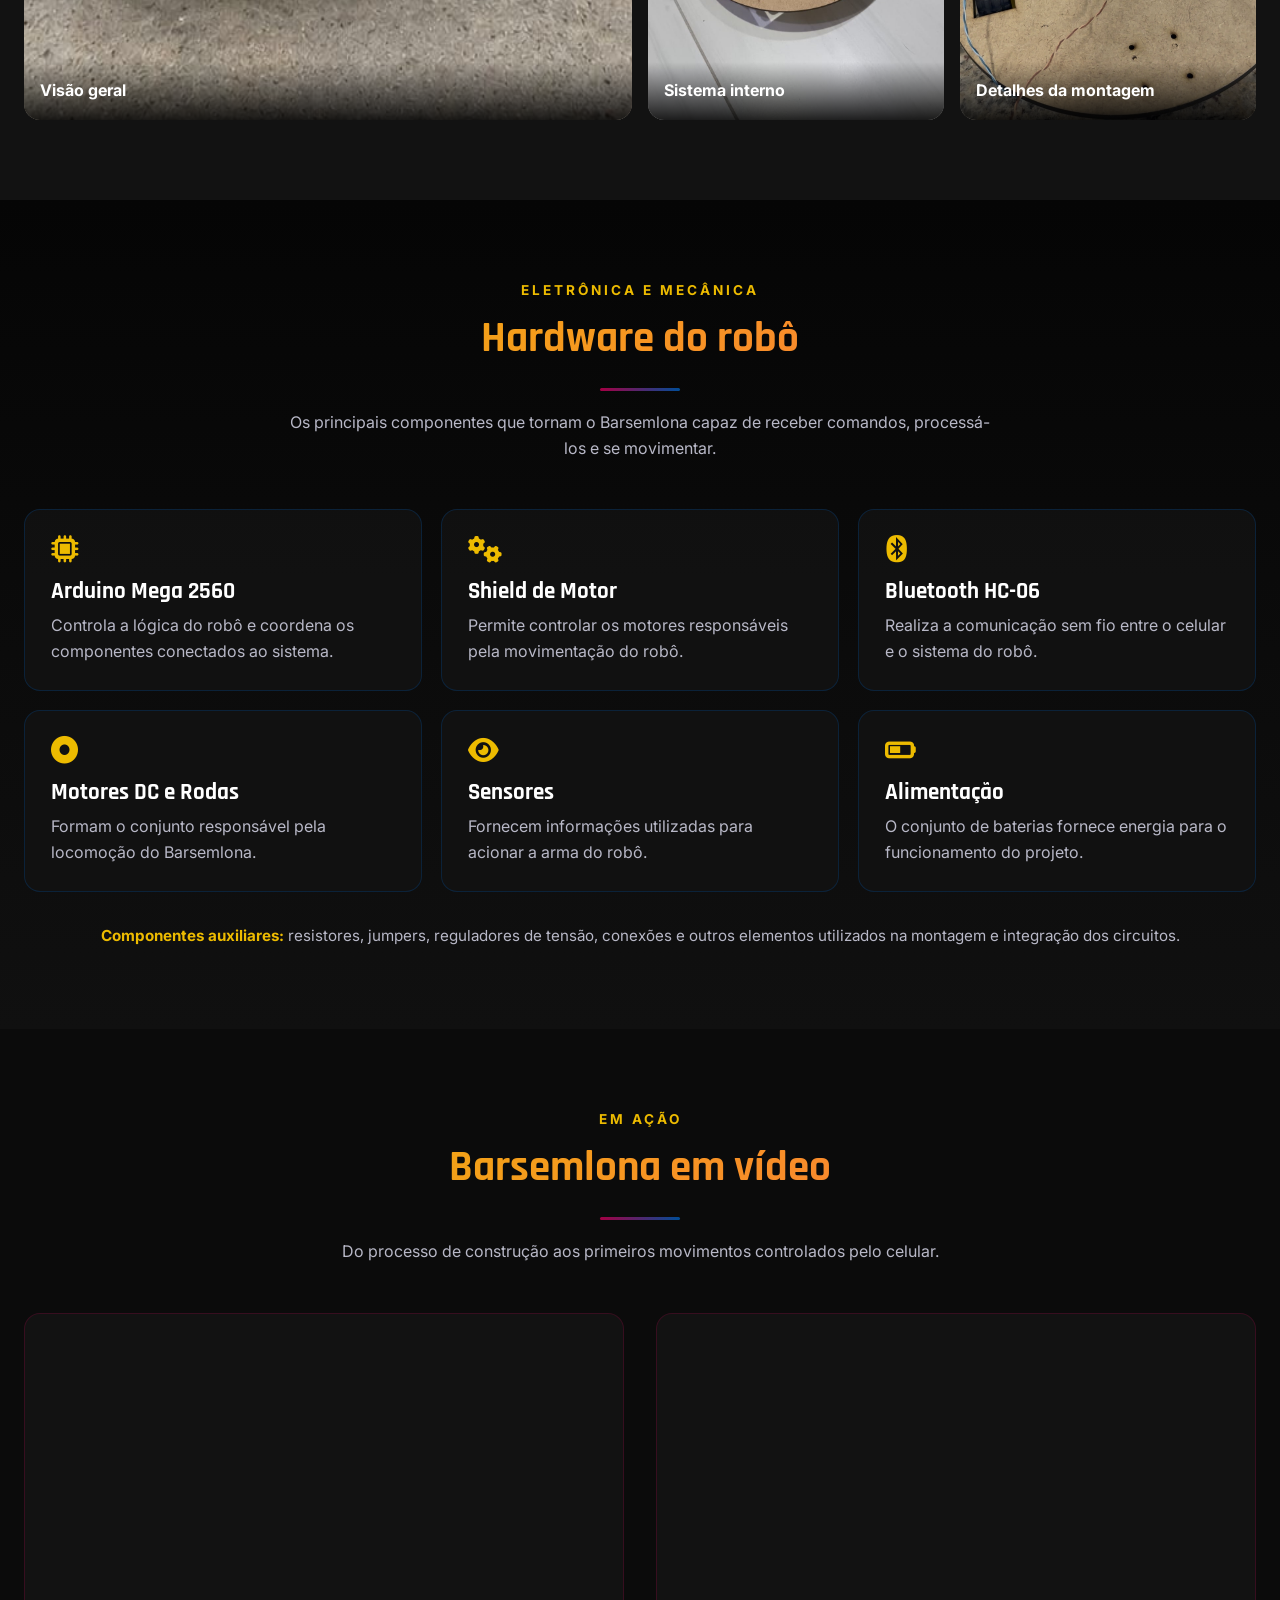
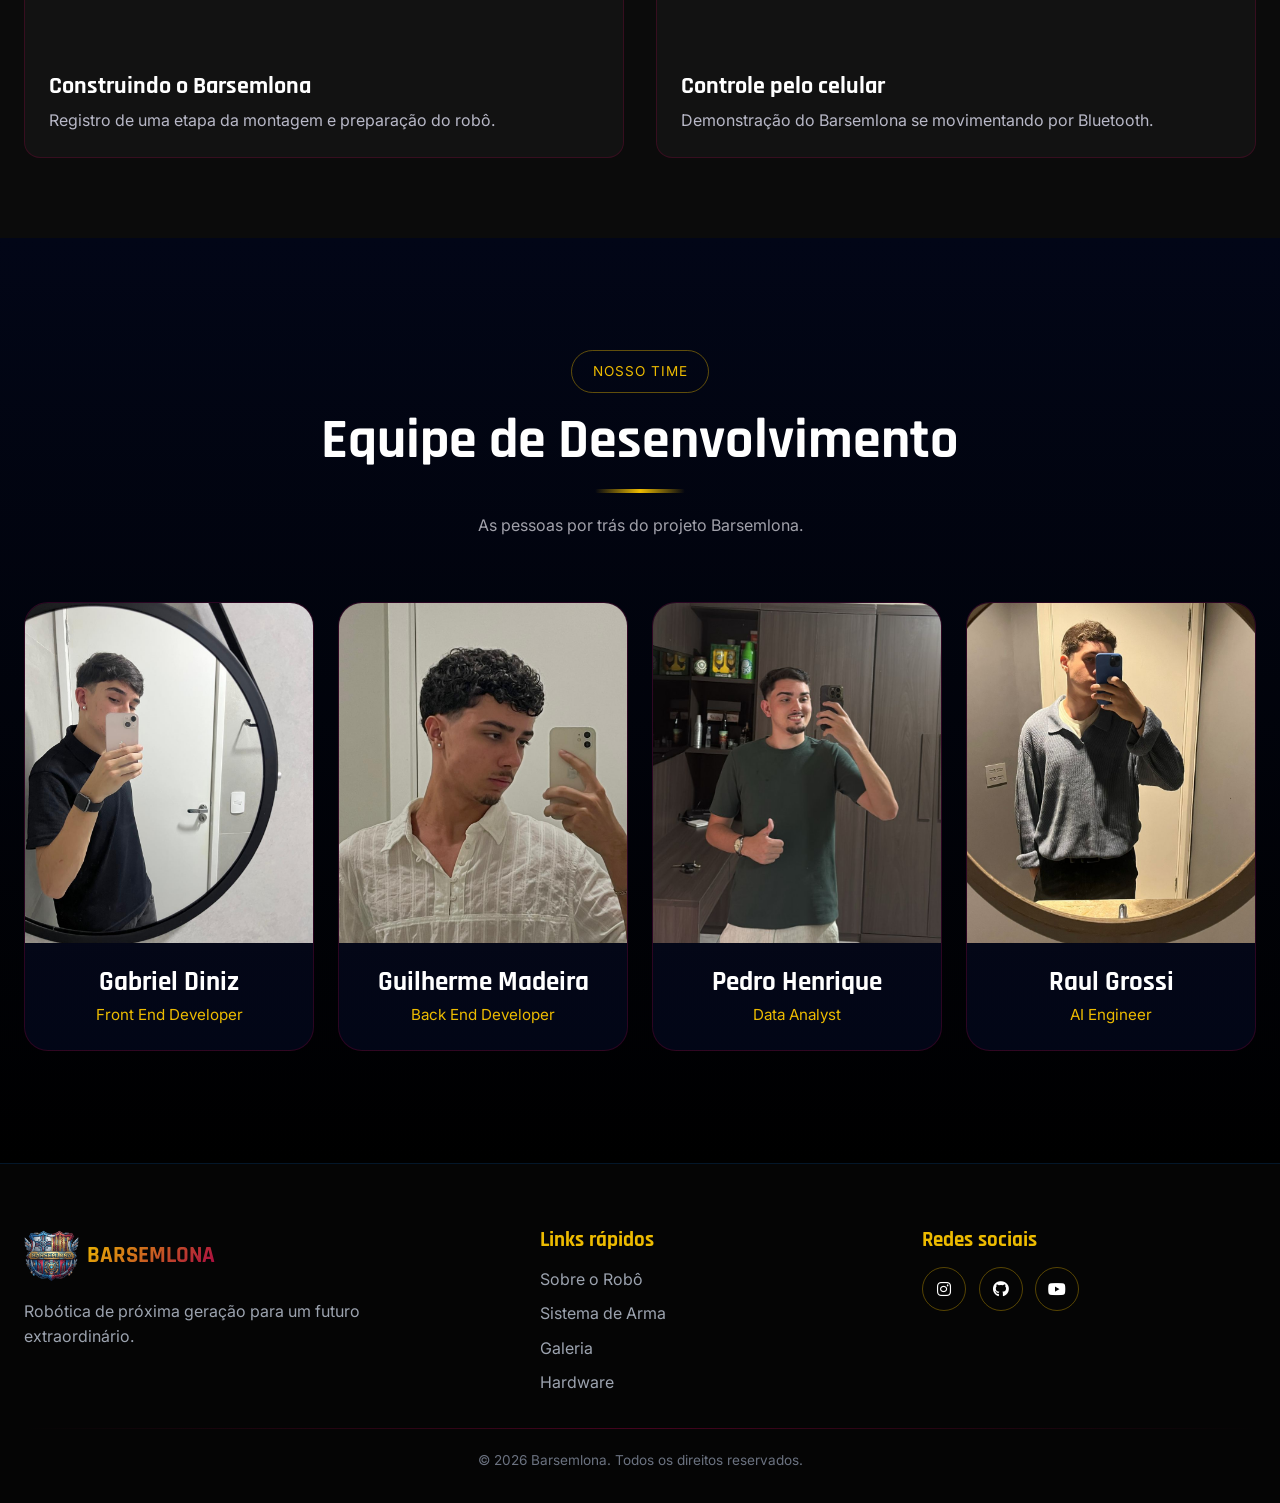
==== commit b8ee0594: "Add files via upload" ====
--- a/Barsemlona/index.html
+++ b/Barsemlona/index.html
@@ -19,7 +19,7 @@
   <header class="cabecalho">
     <div class="container cabecalho-container">
       <a class="logo" href="#inicio" aria-label="Ir para o início">
-        <span class="logo-icone"><img src="images/logobarsemlona.png" alt="Logo da equipe Barsemlona">
+        <span class="logo-icone"><img src="images/Logobarsemlona.png" alt="Logo da equipe Barsemlona">
 
           <span class="logo-texto">BARSEMLONA</span>
       </a>
@@ -120,9 +120,9 @@
               adversários durante a competição.
             </p>
             <p class="arma-texto">
-              *Como o tridente ainda está em construção, suas características finais serão definidas durante
+              Como o tridente ainda está em construção, suas características finais serão definidas durante
               a montagem e os testes. O objetivo é encontrar uma configuração resistente, funcional e que
-              não prejudique a mobilidade do robô.*
+              não prejudique a mobilidade do robô.
             </p>
 
             <div class="arma-caracteristicas">
@@ -161,19 +161,19 @@
         </div>
 
         <div class="galeria-grade">
-          <figure class="galeria-item"><img src="images/Robo7.jpeg" alt="Barsemlona em desenvolvimento">
+          <figure class="galeria-item"><img src="images/Robo3.jpeg" alt="Barsemlona em desenvolvimento">
             <figcaption>Visão geral</figcaption>
           </figure>
           <figure class="galeria-item"><img src="images/Robo1.jpeg" alt="Vista frontal do Barsemlona">
             <figcaption>Vista frontal</figcaption>
           </figure>
-          <figure class="galeria-item"><img src="images/Robo4.jpeg" alt="Vista lateral do Barsemlona">
+          <figure class="galeria-item"><img src="images/Robo2.jpeg" alt="Vista lateral do Barsemlona">
             <figcaption>Vista lateral</figcaption>
           </figure>
-          <figure class="galeria-item"><img src="" alt="Parte interna do Barsemlona">
+          <figure class="galeria-item"><img src="images/robo5.jpeg" alt="Parte interna do Barsemlona">
             <figcaption>Sistema interno</figcaption>
           </figure>
-          <figure class="galeria-item"><img src="" alt="Detalhes da montagem do Barsemlona">
+          <figure class="galeria-item"><img src="images/robo4.PNG" alt="Detalhes da montagem do Barsemlona">
             <figcaption>Detalhes da montagem</figcaption>
           </figure>
         </div>
@@ -228,21 +228,28 @@
           <p class="secao-etiqueta">EM AÇÃO</p>
           <h2 class="secao-titulo">Barsemlona em vídeo</h2>
           <div class="secao-divisor"></div>
-          <p class="secao-introducao">Do processo de construção aos primeiros movimentos controlados pelo celular.</p>
+          <p class="secao-introducao">
+            Do processo de construção aos primeiros movimentos controlados pelo celular.
+          </p>
         </div>
 
         <div class="videos-grade">
           <article class="video-card">
-            <div class="video-placeholder"><i class="fa-solid fa-screwdriver-wrench" aria-hidden="true"></i><span>Vídeo
-                da construção</span><small>Adicione aqui o vídeo de 30 segundos após a publicação no YouTube.</small>
+            <div class="video-placeholder">
+              <iframe class="video-embed" src="https://www.youtube.com/embed/sH2G-Lg1gQ4"
+                title="Construindo o Barsemlona" allowfullscreen>
+              </iframe>
             </div>
             <h3>Construindo o Barsemlona</h3>
             <p>Registro de uma etapa da montagem e preparação do robô.</p>
           </article>
+
           <article class="video-card">
-            <div class="video-placeholder"><i class="fa-solid fa-mobile-screen-button"
-                aria-hidden="true"></i><span>Vídeo do controle</span><small>Adicione aqui o vídeo de 30 segundos após a
-                publicação no YouTube.</small></div>
+            <div class="video-placeholder">
+              <iframe class="video-embed" src="https://www.youtube.com/embed/VZLoBNxiEQ4" title="Controle pelo celular"
+                allowfullscreen>
+              </iframe>
+            </div>
             <h3>Controle pelo celular</h3>
             <p>Demonstração do Barsemlona se movimentando por Bluetooth.</p>
           </article>
@@ -297,7 +304,7 @@
     <div class="container">
       <div class="rodape-grid">
         <div class="rodape-coluna">
-          <a class="rodape-logo" href="#inicio" aria-label="Voltar ao início"><img src="images/logobarsemlona.png"
+          <a class="rodape-logo" href="#inicio" aria-label="Voltar ao início"><img src="images/Logobarsemlona.png"
               alt="Logo da equipe Barsemlona"><span class="logo-texto">BARSEMLONA</span></a>
           <p class="rodape-descricao">Robótica de próxima geração para um futuro extraordinário.</p>
         </div>
@@ -317,9 +324,9 @@
           <div class="redes-sociais">
             <a href="#" aria-label="Instagram"><i class="fa-brands fa-instagram" aria-hidden="true"></i></a>
             <a href="#" aria-label="GitHub"><i class="fa-brands fa-github" aria-hidden="true"></i></a>
-            <a href="#" aria-label="YouTube"><i class="fa-brands fa-youtube" aria-hidden="true"></i></a>
+            <a href="https://www.youtube.com/@RobocupBarsemlona" target="_blank"><i class="fa-brands fa-youtube"
+                aria-hidden="true"></i></a>
           </div>
-          <p class="redes-aviso">Os links serão atualizados com as contas oficiais do projeto.</p>
         </div>
       </div>
 
--- a/Barsemlona/css/styles.css
+++ b/Barsemlona/css/styles.css
@@ -53,10 +53,7 @@
   padding: 0 var(--esp-3);
 }
 
-h1,
-h2,
-h3,
-.logo-texto {
+h1, h2, h3, .logo-texto {
   font-family: "Rajdhani", sans-serif;
 }
 
@@ -86,8 +83,7 @@
   gap: var(--esp-3);
 }
 
-.logo,
-.rodape-logo {
+.logo, .rodape-logo {
   display: flex;
   align-items: center;
   gap: 0.65rem;
@@ -186,8 +182,7 @@
   color: transparent;
 }
 
-.hero-insignia,
-.secao-etiqueta {
+.hero-insignia, .secao-etiqueta {
   color: var(--dourado);
   font-size: 0.85rem;
   font-weight: 700;
@@ -244,9 +239,7 @@
   box-shadow: 0 0 40px rgba(165, 0, 68, 0.3);
 }
 
-.sobre,
-.hardware,
-.videos {
+.sobre, .hardware, .videos {
   padding: var(--esp-6) 0;
 }
 
@@ -466,8 +459,7 @@
   margin-bottom: 0.5rem;
 }
 
-.hardware-card p,
-.hardware-auxiliar {
+.hardware-card p, .hardware-auxiliar {
   color: var(--texto);
 }
 
@@ -499,35 +491,13 @@
 }
 
 .video-placeholder {
-  min-height: 300px;
-  display: flex;
-  flex-direction: column;
-  align-items: center;
-  justify-content: center;
-  gap: 0.7rem;
-  padding: 2rem;
-  text-align: center;
-  background: linear-gradient(135deg, #111, #050505);
-}
-
-.video-placeholder i {
-  color: var(--dourado);
-  font-size: 3rem;
-}
-
-.video-placeholder span {
-  font-family: "Rajdhani", sans-serif;
-  font-size: 1.7rem;
-  font-weight: 700;
-}
-
-.video-placeholder small {
-  max-width: 400px;
-  color: var(--apagado);
-}
-
-.video-card h3,
-.video-card p {
+  width: 100%;
+  aspect-ratio: 16 / 9;
+  overflow: hidden;
+}
+
+
+.video-card h3, .video-card p {
   padding: 0 1.5rem;
 }
 
@@ -824,10 +794,7 @@
     padding-top: 120px;
   }
 
-  .hero-container,
-  .sobre-grade,
-  .arma-grade,
-  .videos-grade {
+  .hero-container, .sobre-grade, .arma-grade, .videos-grade {
     grid-template-columns: 1fr;
   }
 
@@ -890,11 +857,7 @@
     text-align: center;
   }
 
-  .arma-caracteristicas,
-  .hardware-grade,
-  .galeria-grade,
-  .equipe-grade,
-  .rodape-grid {
+  .arma-caracteristicas, .hardware-grade, .galeria-grade, .equipe-grade, .rodape-grid {
     grid-template-columns: 1fr;
   }
 
@@ -922,4 +885,4 @@
   .redes-sociais {
     justify-content: center;
   }
-}
+}
